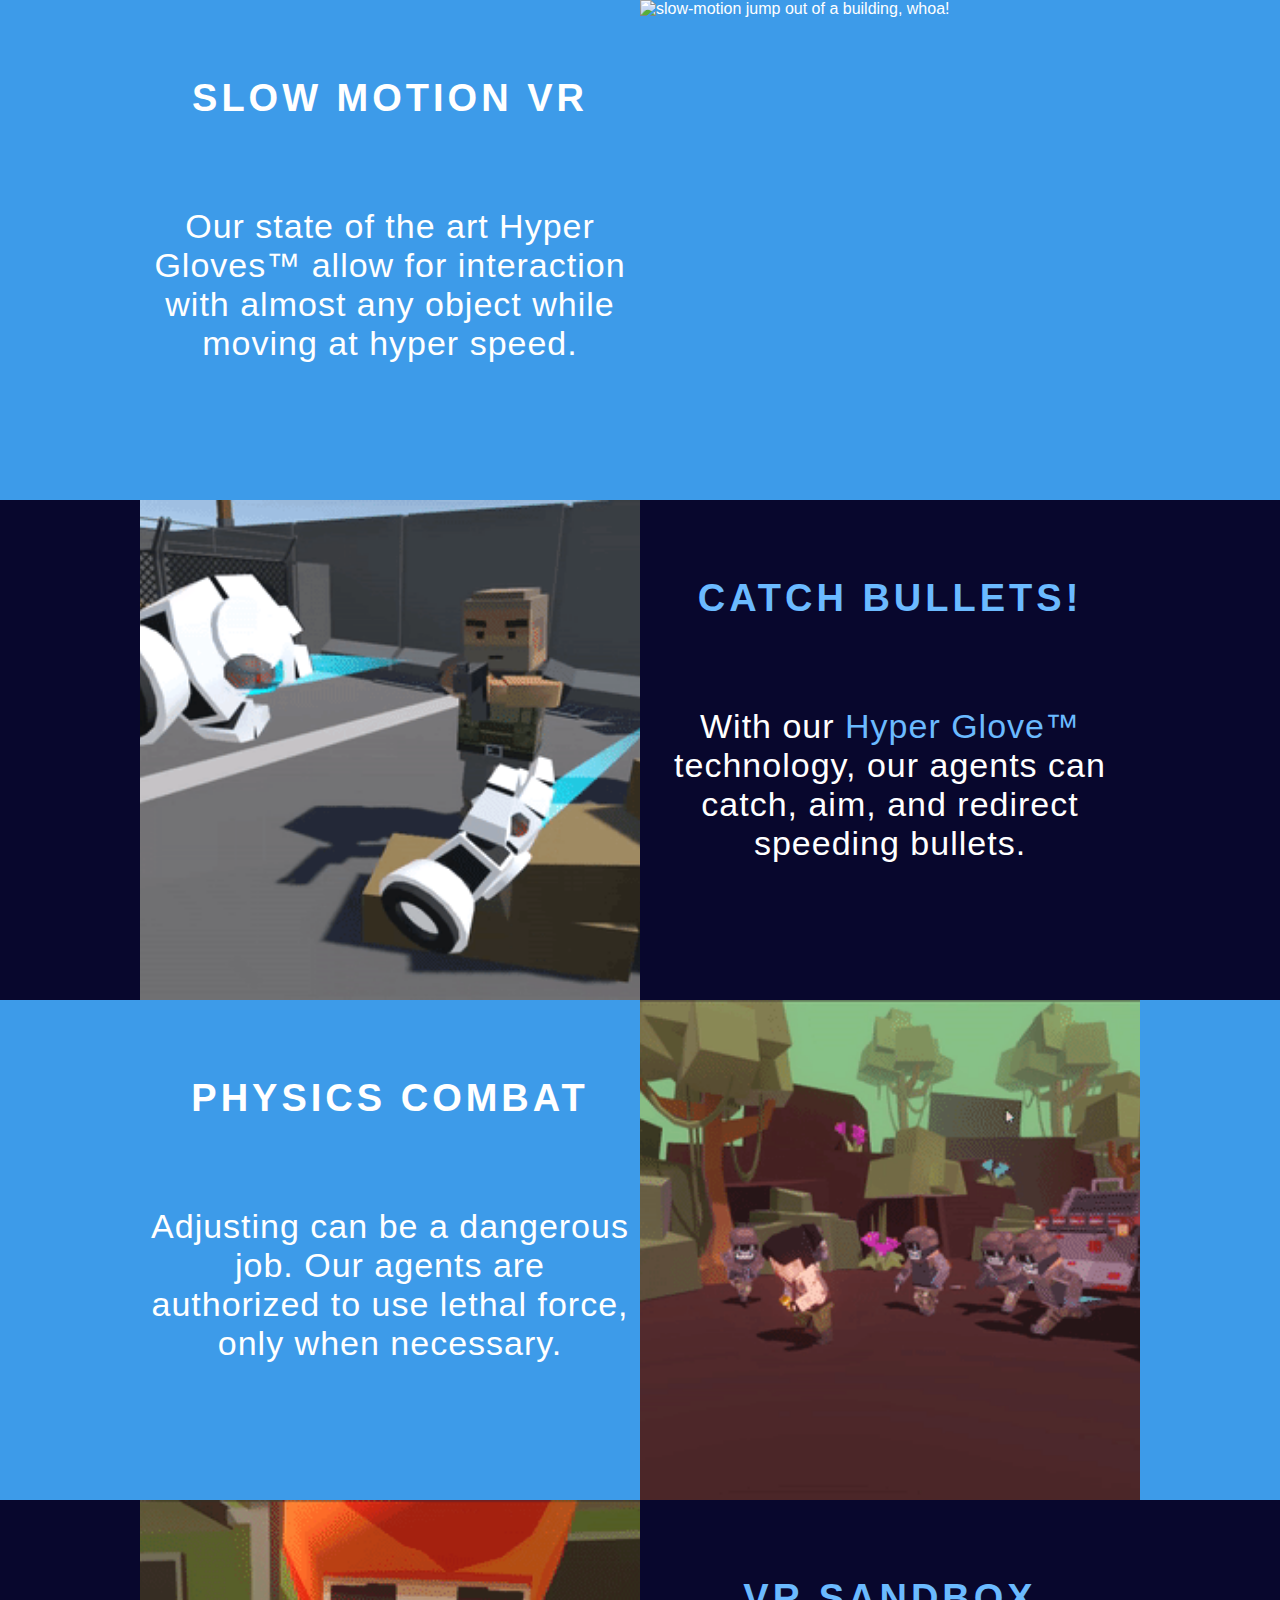
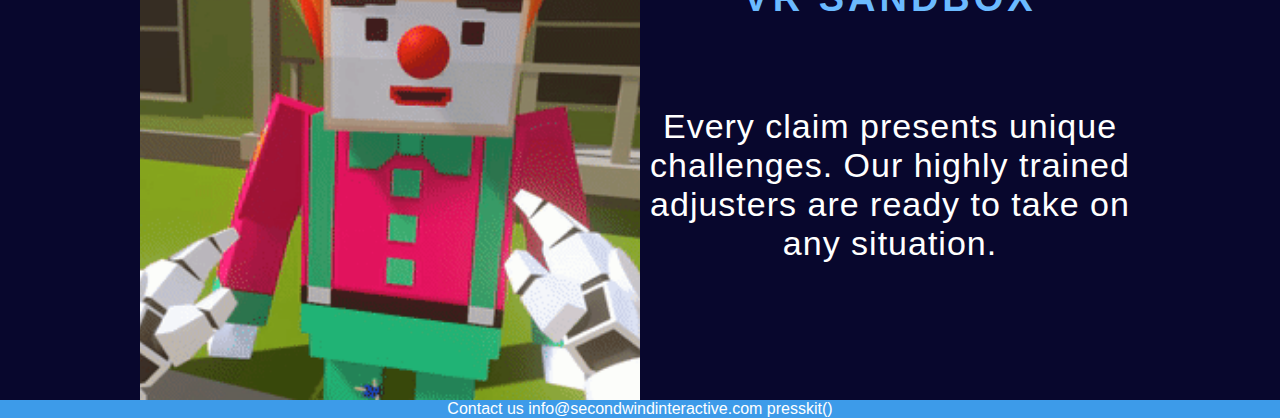
==== index.html @ 7a8b9940 "First pass at main panels" ====
<!doctype html>
<html>
<head>
  <meta charset="utf-8"/>

  <title>Just In Time Incorporated | For PSVR, Vive, and Oculus!</title>
  <link rel="canonical" href="https://www.justintimegame.com">
  <link rel="shortcut icon" type="image/png" href="assets/favicon.png">
  <meta name="description" content="Become a death prevention insurance agent in Just In Time Incorporated and grab bullets, grenades, or even a fire extinguisher to save your clients from gruesome death. With the power of hyper-glove technology, time slows down but you won’t have to! For PlayStation4 VR, Vive, and Oculus!">

  <meta property="og:title" content="Just In Time Incorporated | For PSVR, Vive, and Oculus!">
  <meta property="og:description" content="Become a death prevention insurance agent in Just In Time Incorporated and grab bullets, grenades, or even a fire extinguisher to save your clients from gruesome death. With the power of hyper-glove technology, time slows down but you won’t have to! For PlayStation4 VR, Vive, and Oculus!">
  <meta property="og:url" content="https://www.justintimegame.com">
  <meta property="og:site_name" content="justintimegame">
  <meta property="og:type" content="Website">

<style>
* {
  box-sizing: border-box;
  color: #fff;
  font-family: "Avenir Light", sans-serif;
  margin: 0;
  padding: 0;
}

main {
  display: flex;
  flex-direction: column;
}

.bar {
  display: flex;
  justify-content: center;
}

.bar.black {
  background: #08072d;
  flex-direction: row-reverse;
}

.bar.blue {
  background: #3d9be9;
}

.bar-title {
  font-size: 38px;
  font-weight: 900;
  letter-spacing: 4px;
  text-transform: uppercase;
}

.bar.black .bar-title,
.bar.black .callout {
  color: #6bbaff;
}

.caption {
  font-size: 34px;
  font-weight: 100;
  letter-spacing: 1px;
  margin-bottom: 50px;
  padding: 10px;
}

.panel {
  display: flex;
  width: 500px;
}

.preview-img {
  height: 500px;
  object-fit: cover;
  width: 500px;
}

.text-panel {
  display: flex;
  flex-direction: column;
  justify-content: space-evenly;
  text-align: center;
}
</style>
</head>
<body>
  <header>
  </header>
  <main>
    <div id="trailer">
    </div>

    <div class="bar blue">
      <div class="panel text-panel">
        <h2 class="bar-title">Slow Motion VR</h2>
        <p class="caption">Our state of the art Hyper Gloves™ allow for interaction with almost any object while moving at hyper speed.</p>
      </div>
      <div class="panel img-panel">
        <img class="preview-img" alt="slow-motion jump out of a building, whoa!" src="assets/window_jump.gif"/>
      </div>
    </div>

    <div class="bar black">
      <div class="panel text-panel">
        <h2 class="bar-title">Catch bullets!</h2>
        <p class="caption">With our <span class="callout">Hyper Glove™</span> technology, our agents can catch, aim, and redirect speeding bullets.</p>
      </div>
      <div class="panel img-panel">
        <img class="preview-img" alt="bullets to the groin, bam!" src="assets/nutshot.gif"/>
      </div>
    </div>

    <div class="bar blue">
      <div class="panel text-panel">
        <h2 class="bar-title">Physics Combat</h2>
        <p class="caption">Adjusting can be a dangerous job.  Our agents are authorized to use lethal force, only when necessary.</p>
      </div>
      <div class="panel img-panel">
        <img class="preview-img" alt="bullets to the groin, bam!" src="assets/asplode.gif"/>
      </div>
    </div>

    <div class="bar black">
      <div class="panel text-panel">
        <h2 class="bar-title">VR Sandbox</h2>
        <p class="caption">Every claim presents unique challenges.  Our highly trained adjusters are ready to take on any situation.</p>
      </div>
      <div class="panel img-panel">
        <img class="preview-img" alt="bullets to the groin, bam!" src="assets/clown.gif"/>
      </div>
    </div>

    <div class="bar blue">
      Contact us
      info@secondwindinteractive.com

      presskit()
    </div>
  </main>
  <footer>
  </footer>
</body>
</html>
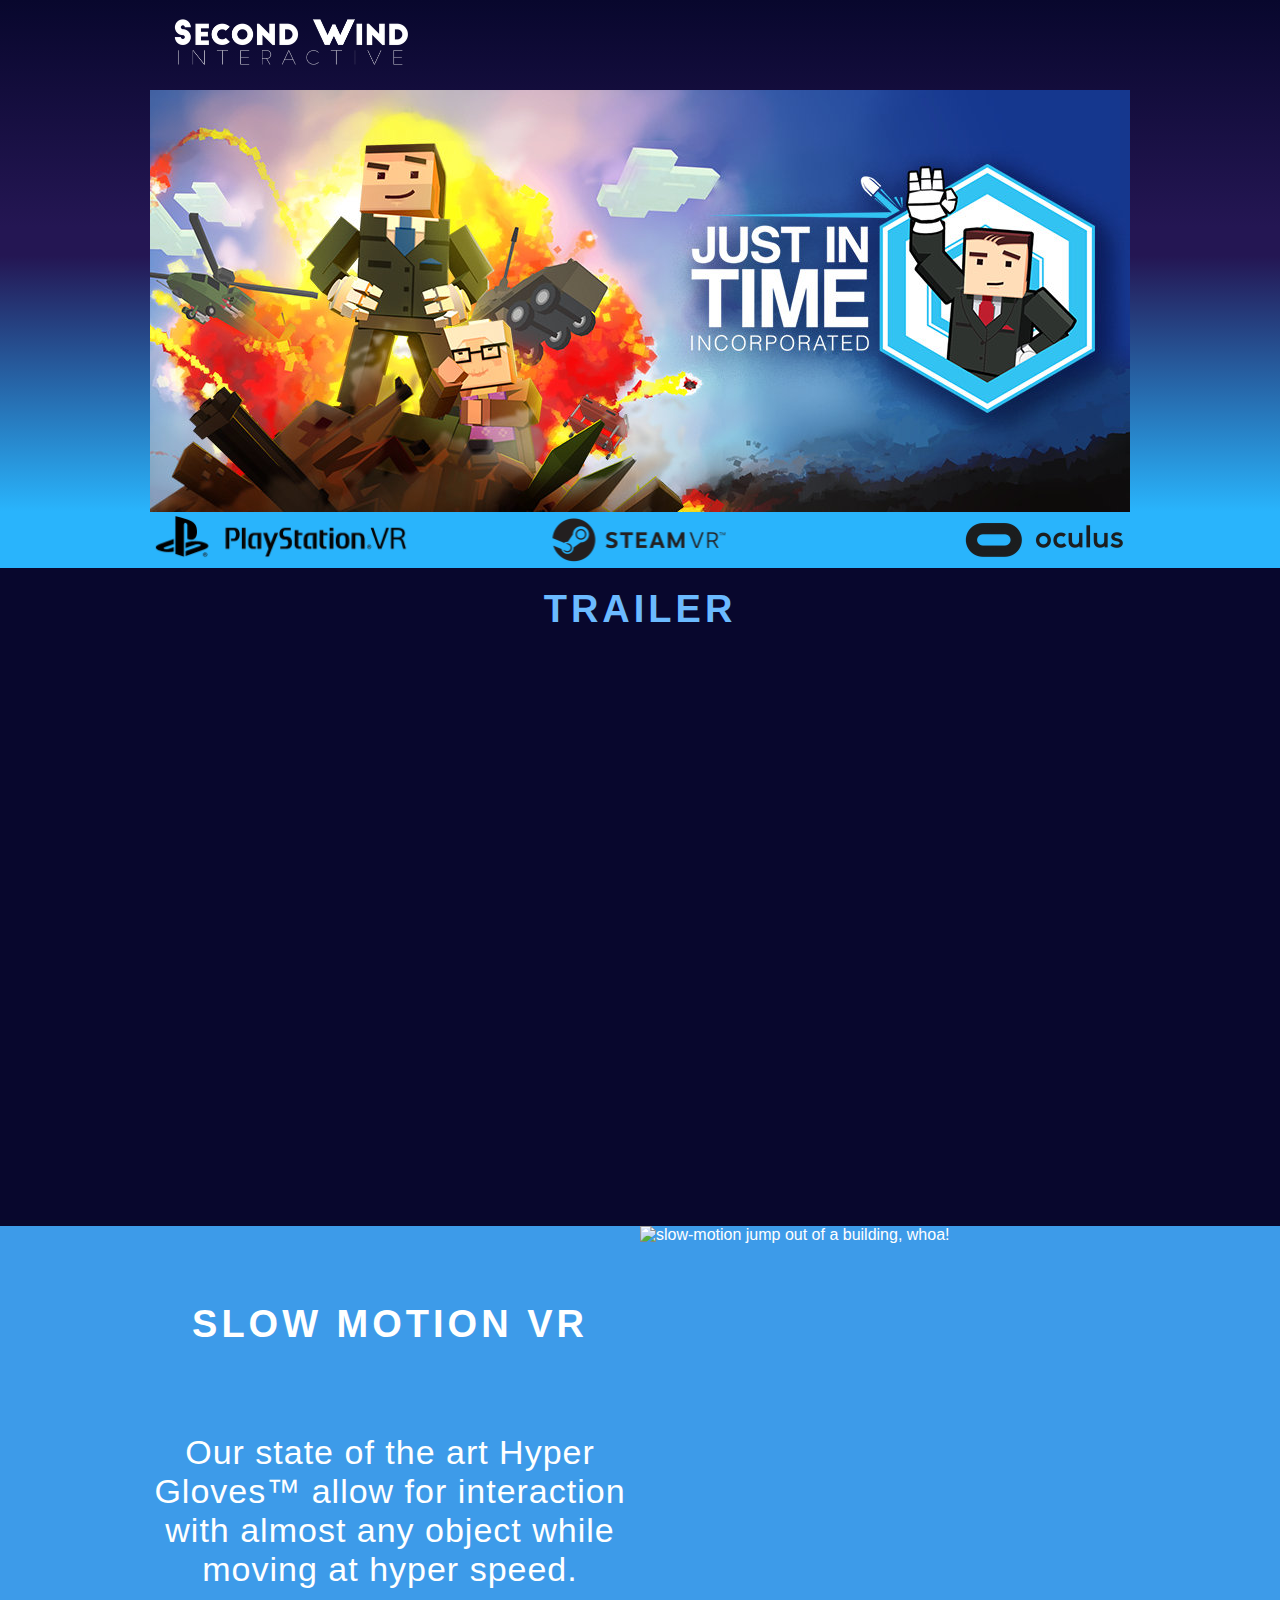
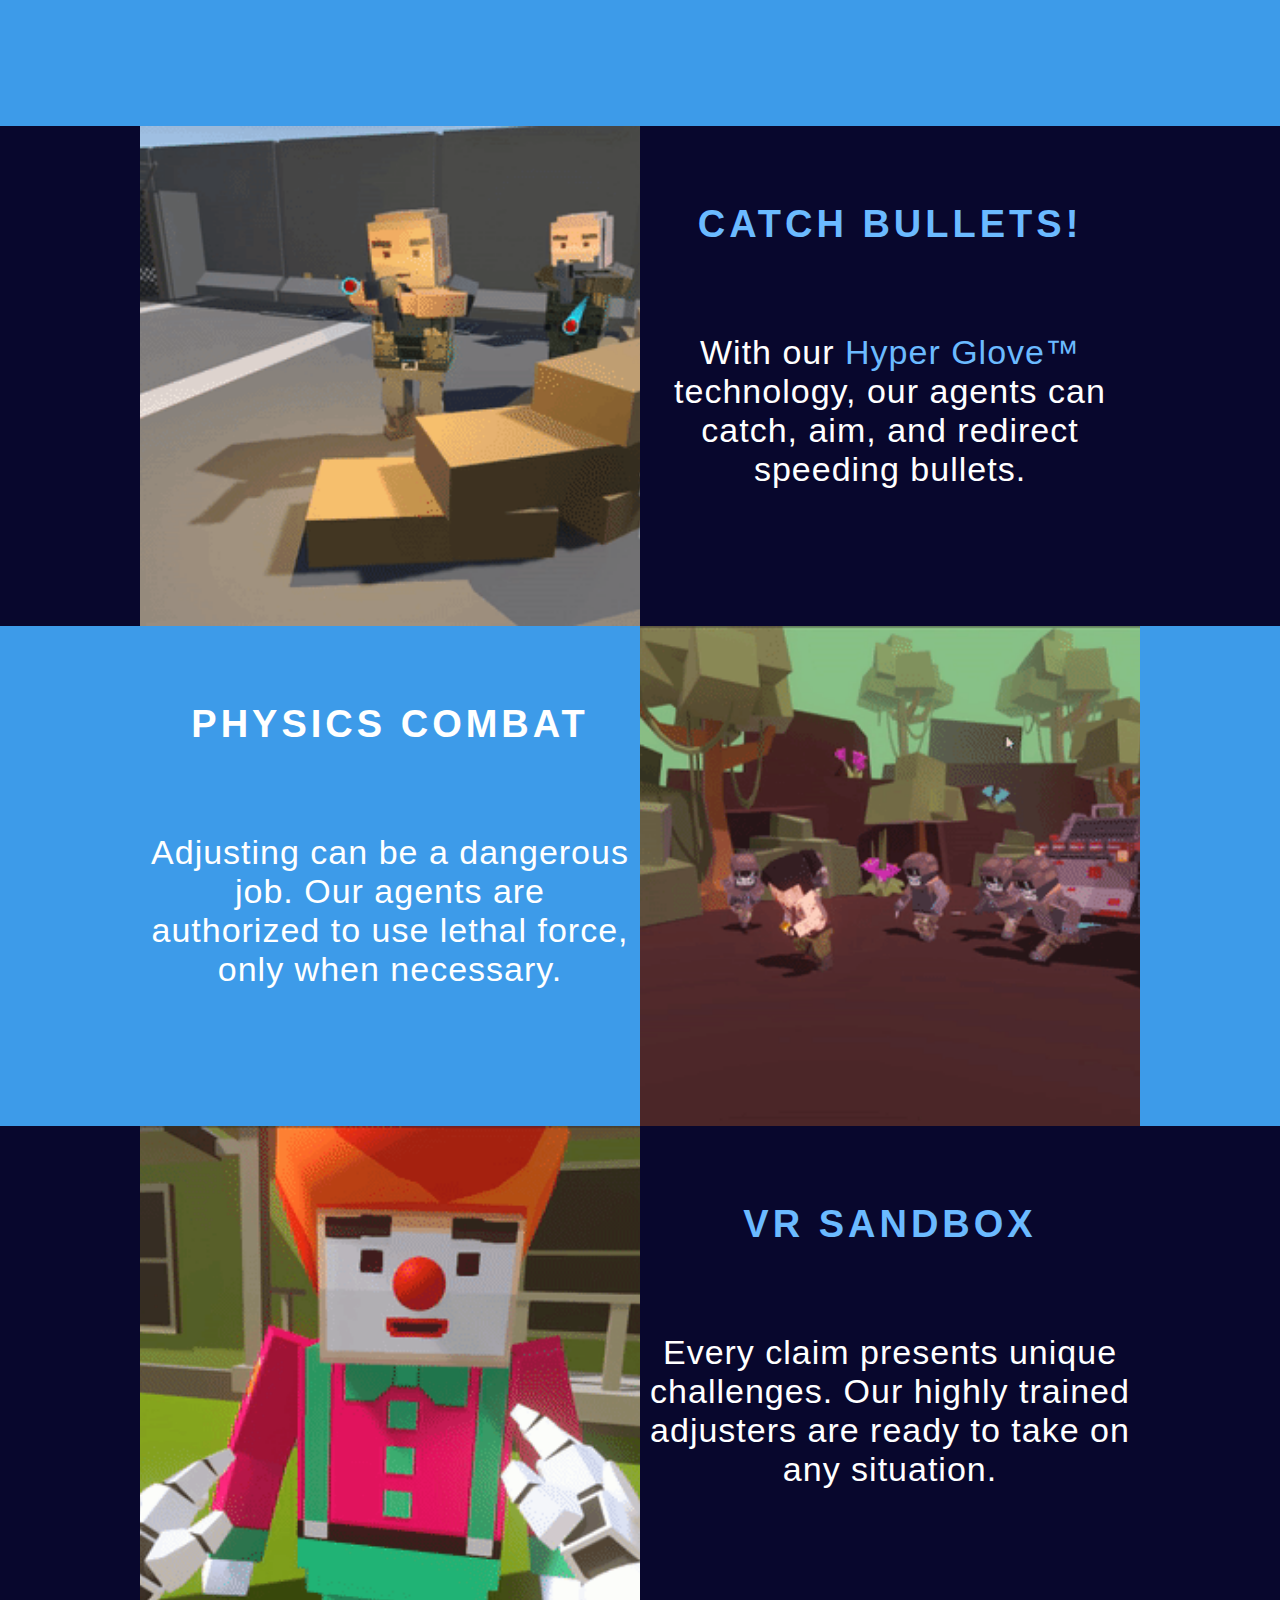
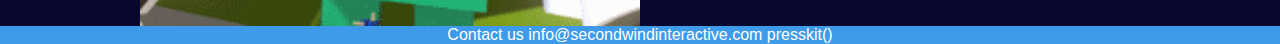
==== commit 7e474675: "First pass at header" ====
--- a/index.html
+++ b/index.html
@@ -1,91 +1,48 @@
 <!doctype html>
 <html>
 <head>
+  <title>Just In Time Incorporated | For PSVR, Vive, and Oculus!</title>
+  <link rel="canonical" href="https://www.justintimegame.com"/>
+  <link rel="shortcut icon" type="image/png" href="assets/img/favicon.png"/>
+  <link rel="stylesheet" type="text/css" href="assets/styles.css"/>
+
+  <meta name="description" content="Become a death prevention insurance agent in Just In Time Incorporated and grab bullets, grenades, or even a fire extinguisher to save your clients from gruesome death. With the power of hyper-glove technology, time slows down but you won’t have to! For PlayStation4 VR, Vive, and Oculus!"/>
   <meta charset="utf-8"/>
 
-  <title>Just In Time Incorporated | For PSVR, Vive, and Oculus!</title>
-  <link rel="canonical" href="https://www.justintimegame.com">
-  <link rel="shortcut icon" type="image/png" href="assets/favicon.png">
-  <meta name="description" content="Become a death prevention insurance agent in Just In Time Incorporated and grab bullets, grenades, or even a fire extinguisher to save your clients from gruesome death. With the power of hyper-glove technology, time slows down but you won’t have to! For PlayStation4 VR, Vive, and Oculus!">
+  <meta property="og:title" content="Just In Time Incorporated | For PSVR, Vive, and Oculus!"/>
+  <meta property="og:description" content="Become a death prevention insurance agent in Just In Time Incorporated and grab bullets, grenades, or even a fire extinguisher to save your clients from gruesome death. With the power of hyper-glove technology, time slows down but you won’t have to! For PlayStation4 VR, Vive, and Oculus!"/>
+  <meta property="og:url" content="https://www.justintimegame.com"/>
+  <meta property="og:site_name" content="justintimegame"/>
+  <meta property="og:type" content="Website"/>
+</head>
 
-  <meta property="og:title" content="Just In Time Incorporated | For PSVR, Vive, and Oculus!">
-  <meta property="og:description" content="Become a death prevention insurance agent in Just In Time Incorporated and grab bullets, grenades, or even a fire extinguisher to save your clients from gruesome death. With the power of hyper-glove technology, time slows down but you won’t have to! For PlayStation4 VR, Vive, and Oculus!">
-  <meta property="og:url" content="https://www.justintimegame.com">
-  <meta property="og:site_name" content="justintimegame">
-  <meta property="og:type" content="Website">
-
-<style>
-* {
-  box-sizing: border-box;
-  color: #fff;
-  font-family: "Avenir Light", sans-serif;
-  margin: 0;
-  padding: 0;
-}
-
-main {
-  display: flex;
-  flex-direction: column;
-}
-
-.bar {
-  display: flex;
-  justify-content: center;
-}
-
-.bar.black {
-  background: #08072d;
-  flex-direction: row-reverse;
-}
-
-.bar.blue {
-  background: #3d9be9;
-}
-
-.bar-title {
-  font-size: 38px;
-  font-weight: 900;
-  letter-spacing: 4px;
-  text-transform: uppercase;
-}
-
-.bar.black .bar-title,
-.bar.black .callout {
-  color: #6bbaff;
-}
-
-.caption {
-  font-size: 34px;
-  font-weight: 100;
-  letter-spacing: 1px;
-  margin-bottom: 50px;
-  padding: 10px;
-}
-
-.panel {
-  display: flex;
-  width: 500px;
-}
-
-.preview-img {
-  height: 500px;
-  object-fit: cover;
-  width: 500px;
-}
-
-.text-panel {
-  display: flex;
-  flex-direction: column;
-  justify-content: space-evenly;
-  text-align: center;
-}
-</style>
-</head>
 <body>
   <header>
+    <div class="header-column">
+      <a class="logo-link" href="https://www.secondwindinteractive.com/" target="_blank">
+        <img class="header-logo-img" alt="Second Wind Interactive" src="assets/img/second-wind.png"/>
+      </a>
+
+      <img class="header-banner-img" alt="Just In Time Incorporated | For PSVR, Vive, and Oculus!" src="assets/img/header_image.jpg"/>
+
+      <div class="vendor-logos">
+        <a class="vendor-link" href="https://www.playstation.com/en-us/games/just-in-time-incorporated-ps4/" target="_blank">
+          <img class="vendor-logo playstation" alt="Playstation VR" src="assets/img/playstation.png"/>
+        </a>
+        <a class="vendor-link" href="http://store.steampowered.com/app/592030/Just_In_Time_Incorporated/" target="_blank">
+          <img class="vendor-logo" alt="Steam VR" src="assets/img/steam.png"/>
+        </a>
+        <a class="vendor-link" href="https://www.oculus.com/experiences/rift/1429983913766649/" target="_blank">
+          <img class="vendor-logo" alt="Oculus" src="assets/img/oculus.png"/>
+        </a>
+      </div>
+    </div>
   </header>
+
   <main>
-    <div id="trailer">
+    <div class="trailer bar black">
+      <h2 class="bar-title">Trailer</h2>
+      <iframe class="trailer-video" allowfullscreen="" title="External Vimeo" aria-label="External Vimeo" src="//player.vimeo.com/video/264128148?autoplay=false&amp;loop=false&amp;byline=false&amp;portrait=false&amp;title=false" width="100%" height="100%" frameborder="0"></iframe>
     </div>
 
     <div class="bar blue">
@@ -94,7 +51,7 @@
         <p class="caption">Our state of the art Hyper Gloves™ allow for interaction with almost any object while moving at hyper speed.</p>
       </div>
       <div class="panel img-panel">
-        <img class="preview-img" alt="slow-motion jump out of a building, whoa!" src="assets/window_jump.gif"/>
+        <img class="preview-img" alt="slow-motion jump out of a building, whoa!" src="assets/img/window_jump.gif"/>
       </div>
     </div>
 
@@ -104,7 +61,7 @@
         <p class="caption">With our <span class="callout">Hyper Glove™</span> technology, our agents can catch, aim, and redirect speeding bullets.</p>
       </div>
       <div class="panel img-panel">
-        <img class="preview-img" alt="bullets to the groin, bam!" src="assets/nutshot.gif"/>
+        <img class="preview-img" alt="bullets to the groin, bam!" src="assets/img/nutshot.gif"/>
       </div>
     </div>
 
@@ -114,7 +71,7 @@
         <p class="caption">Adjusting can be a dangerous job.  Our agents are authorized to use lethal force, only when necessary.</p>
       </div>
       <div class="panel img-panel">
-        <img class="preview-img" alt="bullets to the groin, bam!" src="assets/asplode.gif"/>
+        <img class="preview-img" alt="bullets to the groin, bam!" src="assets/img/asplode.gif"/>
       </div>
     </div>
 
@@ -124,7 +81,7 @@
         <p class="caption">Every claim presents unique challenges.  Our highly trained adjusters are ready to take on any situation.</p>
       </div>
       <div class="panel img-panel">
-        <img class="preview-img" alt="bullets to the groin, bam!" src="assets/clown.gif"/>
+        <img class="preview-img" alt="bullets to the groin, bam!" src="assets/img/clown.gif"/>
       </div>
     </div>
 
@@ -135,6 +92,7 @@
       presskit()
     </div>
   </main>
+
   <footer>
   </footer>
 </body>
--- a/assets/styles.css
+++ b/assets/styles.css
@@ -0,0 +1,129 @@
+* {
+  box-sizing: border-box;
+  color: #fff;
+  font-family: "Avenir Light", sans-serif;
+  margin: 0;
+  padding: 0;
+}
+
+/**
+ * Header
+ */
+
+header {
+  background: linear-gradient(#08072d, #241653 40%, #241653 45%,  #29b4fc 90%);
+}
+
+.header-column {
+  margin: 0 auto;
+  width: 980px;
+}
+
+.logo-link {
+  display: inline-block;
+  padding: 15px;
+}
+
+.header-logo-img {
+  width: 250px;
+}
+
+.vendor-logos {
+  display: flex;
+  justify-content: space-between;
+}
+
+.vendor-link:nth-child(2) {
+  transform: translatex(-23%);
+}
+
+.vendor-logo {
+  height: 48px;
+}
+
+.vendor-logo.playstation {
+  height: 44px;
+}
+
+.header-banner-img {
+  height: 422px;
+  object-fit: cover;
+  object-position: 50% 50%;
+  width: 980px;
+}
+
+/**
+ * Main
+ */
+
+main {
+  display: flex;
+  flex-direction: column;
+}
+
+.bar.black.trailer {
+  align-items: center;
+  flex-direction: column;
+  padding: 20px;
+}
+
+.trailer-video {
+  height: 555px;
+  margin-bottom: 20px;
+}
+
+.bar {
+  display: flex;
+  justify-content: center;
+}
+
+.bar.black {
+  background: #08072d;
+  flex-direction: row-reverse;
+}
+
+.bar.blue {
+  background: #3d9be9;
+}
+
+.bar-title {
+  font-size: 38px;
+  font-weight: 900;
+  letter-spacing: 4px;
+  text-transform: uppercase;
+}
+
+.bar.black .bar-title,
+.bar.black .callout {
+  color: #6bbaff;
+}
+
+.caption {
+  font-size: 34px;
+  font-weight: 100;
+  letter-spacing: 1px;
+  margin-bottom: 50px;
+  padding: 10px;
+}
+
+.panel {
+  display: flex;
+  width: 500px;
+}
+
+.preview-img {
+  height: 500px;
+  object-fit: cover;
+  width: 500px;
+}
+
+.text-panel {
+  display: flex;
+  flex-direction: column;
+  justify-content: space-evenly;
+  text-align: center;
+}
+
+/**
+ * Footer
+ */
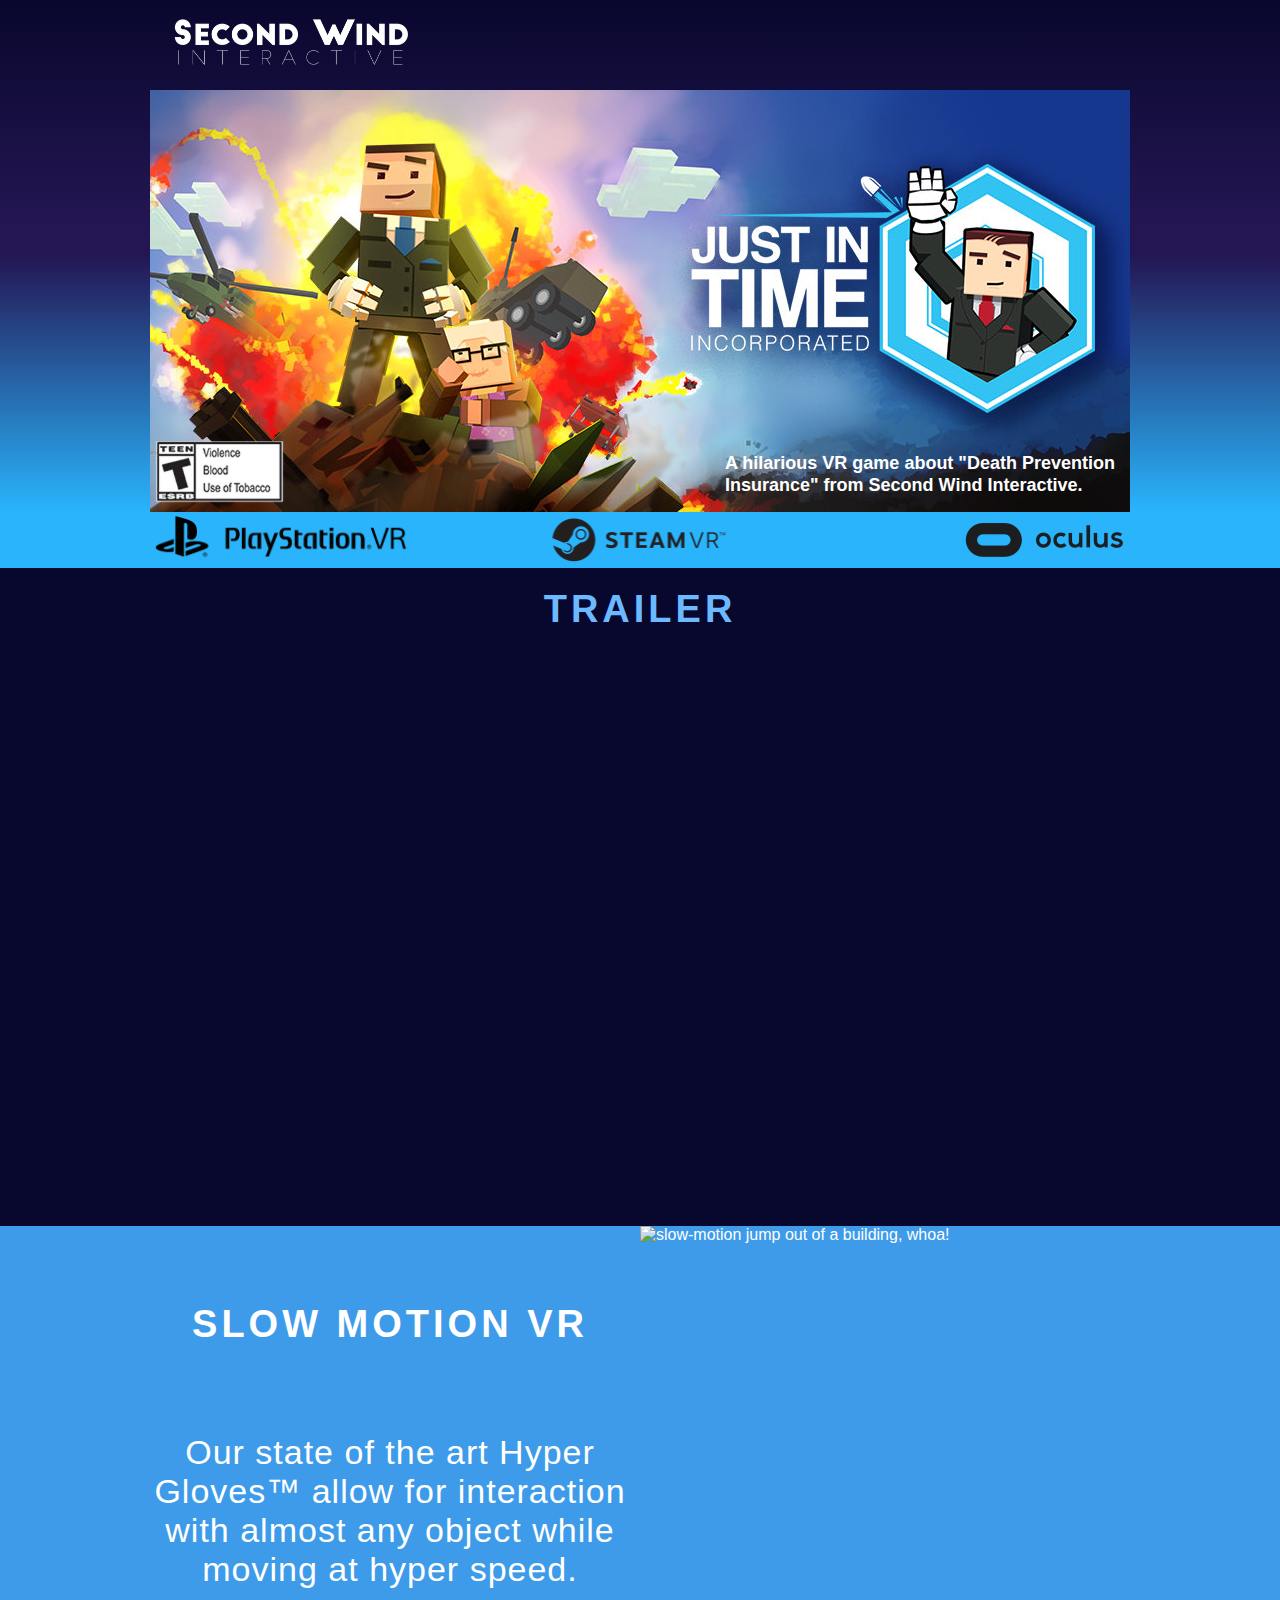
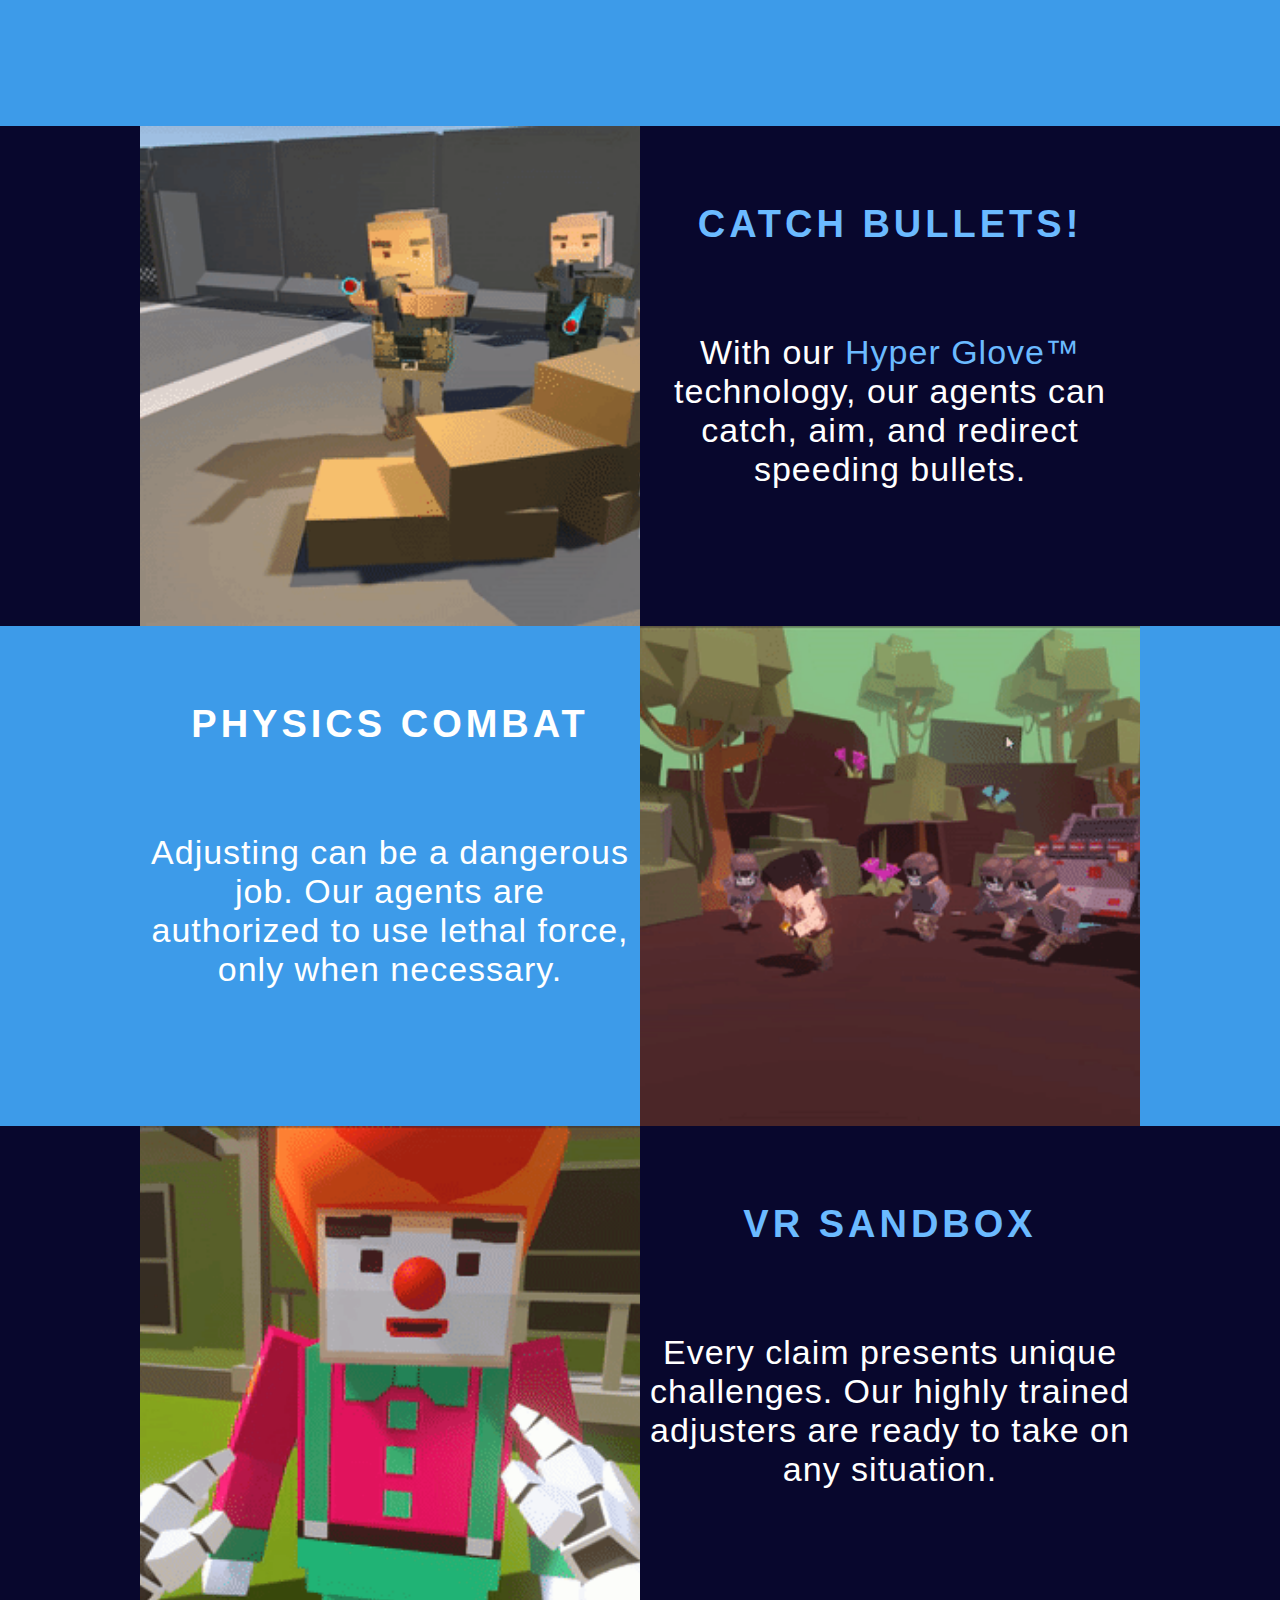
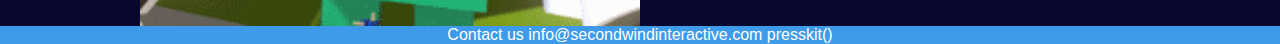
==== commit 69b10387: "Finish header" ====
--- a/index.html
+++ b/index.html
@@ -23,7 +23,11 @@
         <img class="header-logo-img" alt="Second Wind Interactive" src="assets/img/second-wind.png"/>
       </a>
 
-      <img class="header-banner-img" alt="Just In Time Incorporated | For PSVR, Vive, and Oculus!" src="assets/img/header_image.jpg"/>
+      <div class="header-banner">
+        <img class="header-banner-img" alt="Just In Time Incorporated | For PSVR, Vive, and Oculus!" src="assets/img/header_image.jpg"/>
+        <img class="header-banner-rating" alt="Rated Teen" src="assets/img/esrb_rating.png"/>
+        <p class="header-caption">A hilarious VR game about "Death Prevention Insurance" from Second Wind Interactive.</p>
+      </div>
 
       <div class="vendor-logos">
         <a class="vendor-link" href="https://www.playstation.com/en-us/games/just-in-time-incorporated-ps4/" target="_blank">
--- a/assets/styles.css
+++ b/assets/styles.css
@@ -45,11 +45,35 @@
   height: 44px;
 }
 
+.header-banner {
+    position: relative;
+}
+
 .header-banner-img {
   height: 422px;
   object-fit: cover;
   object-position: 50% 50%;
   width: 980px;
+}
+
+.header-banner-rating {
+    bottom: 10px;
+    height: 68px;
+    left: 4px;
+    object-fit: cover;
+    object-position: 50% 50%;
+    position: absolute;
+    width: 131px;
+}
+
+.header-caption {
+    bottom: 20px;
+    font-size: 18px;
+    font-weight: bold;
+    line-height: 1.2em;
+    position: absolute;
+    right: 5px;
+    width: 400px;
 }
 
 /**
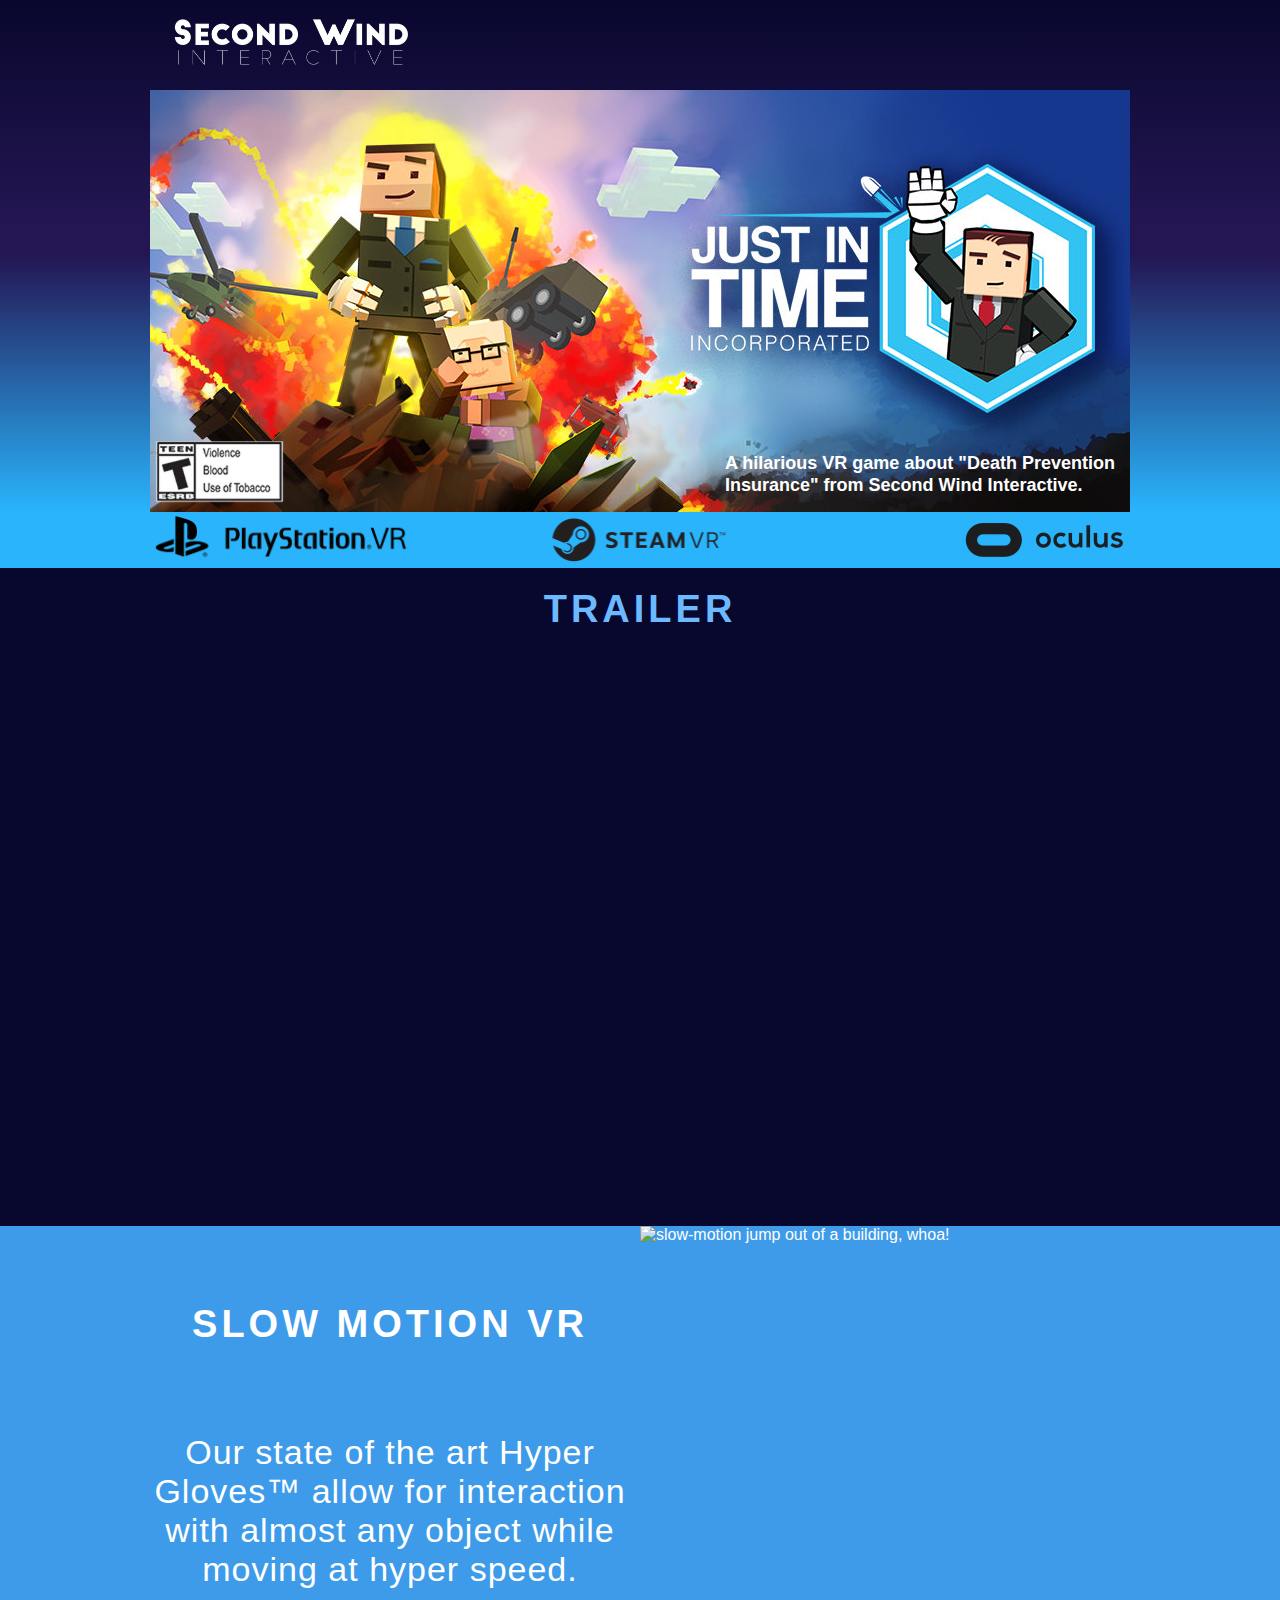
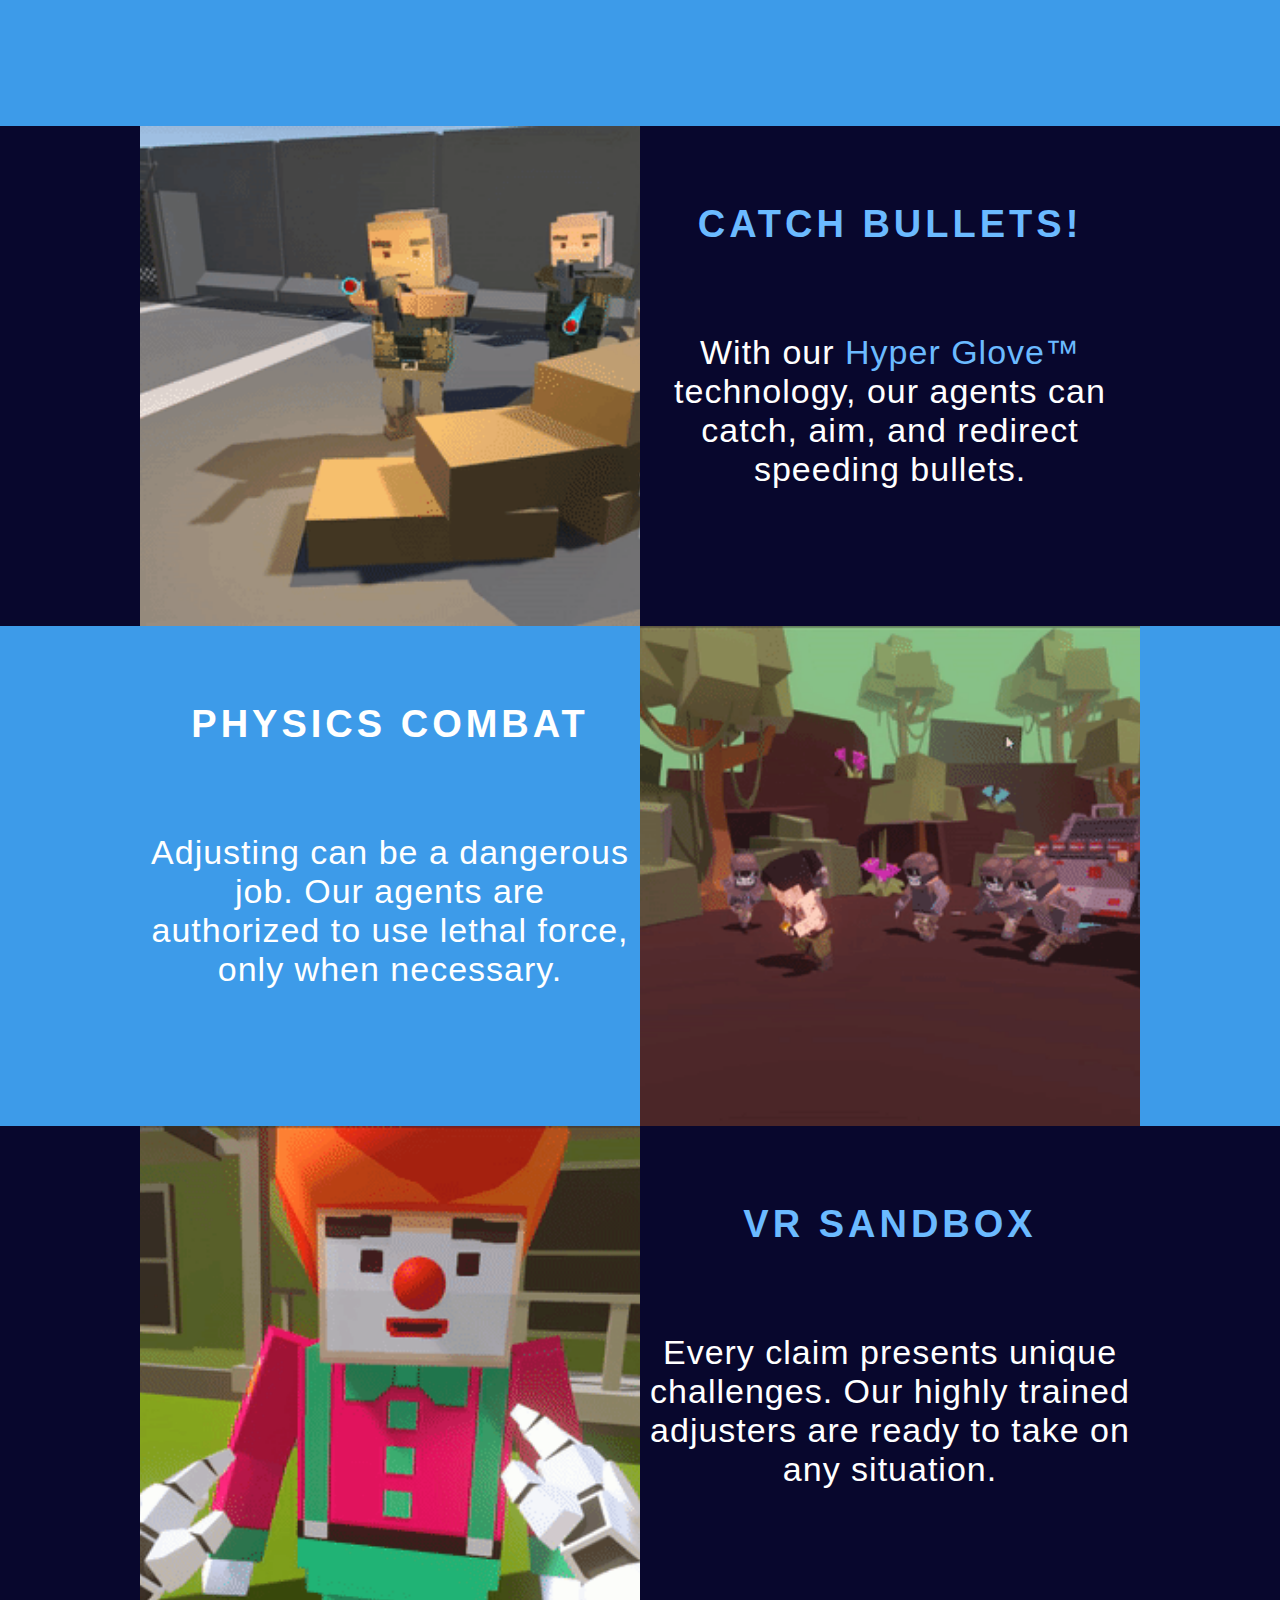
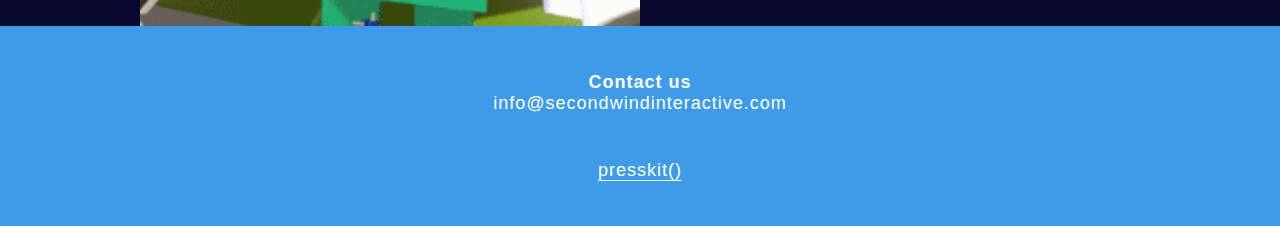
==== commit 77785839: "Add links at bottom" ====
--- a/index.html
+++ b/index.html
@@ -89,11 +89,13 @@
       </div>
     </div>
 
-    <div class="bar blue">
-      Contact us
-      info@secondwindinteractive.com
+    <div class="bar blue contact">
+      <p class="contact-us">
+        <strong>Contact us</strong><br/>
+        <a class="contact-email" href="mailto:info@secondwindinteractive.com" target="_self">info@secondwindinteractive.com</a>
+      </p>
 
-      presskit()
+      <p><a class="presskit" href="presskit">presskit()</a></p>
     </div>
   </main>
 
--- a/assets/styles.css
+++ b/assets/styles.css
@@ -148,6 +148,32 @@
   text-align: center;
 }
 
+.bar.blue.contact {
+  flex-direction: column;
+  font-size: 18px;
+  height: 200px;
+  justify-content: space-evenly;
+  letter-spacing: 1px;
+  text-align: center;
+}
+
+.contact-email {
+  border-bottom: 1px solid;
+  border-color: #3d9be9;
+  text-decoration: none;
+  transition:  border-color 0.15s;
+}
+
+.contact-email:hover {
+  border-color: #fff;
+  transition:  border-color 0.15s;
+}
+
+.presskit {
+  border-bottom: 1px solid #fff;
+  text-decoration: none;
+}
+
 /**
  * Footer
  */
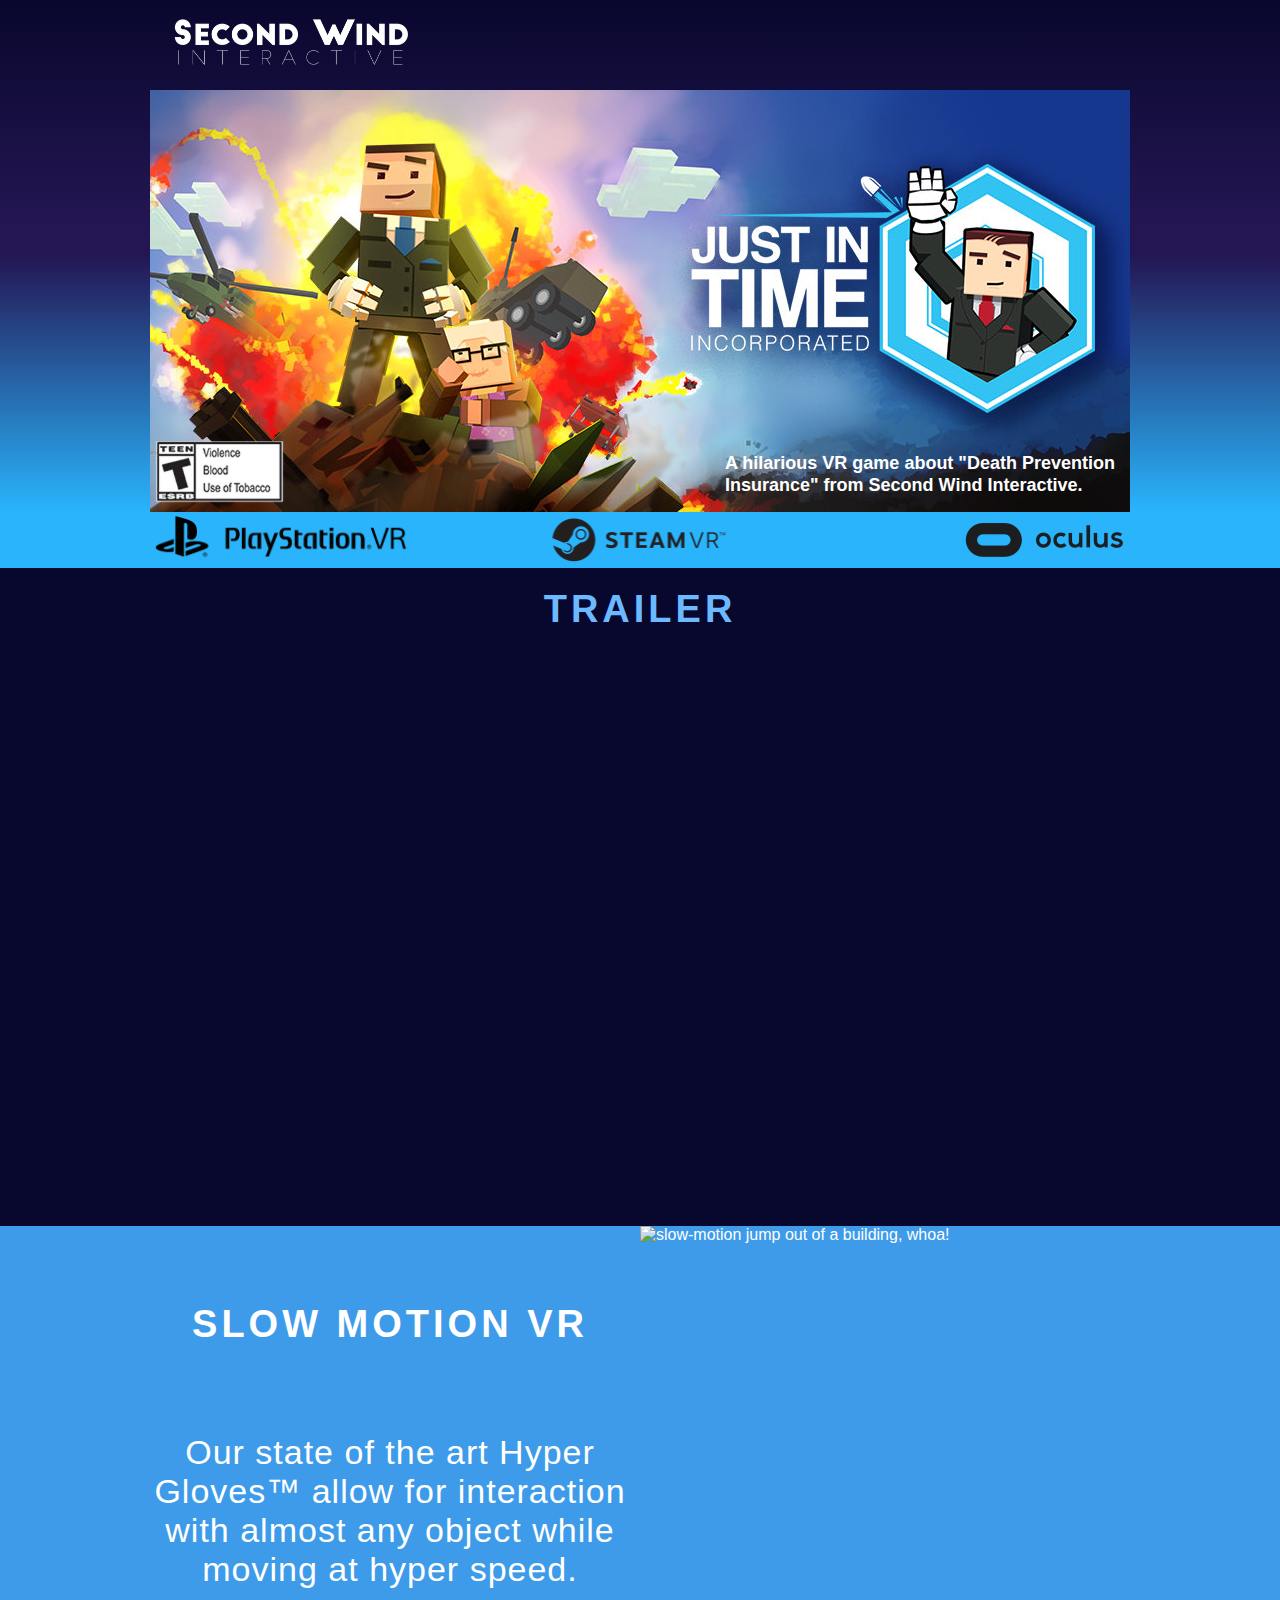
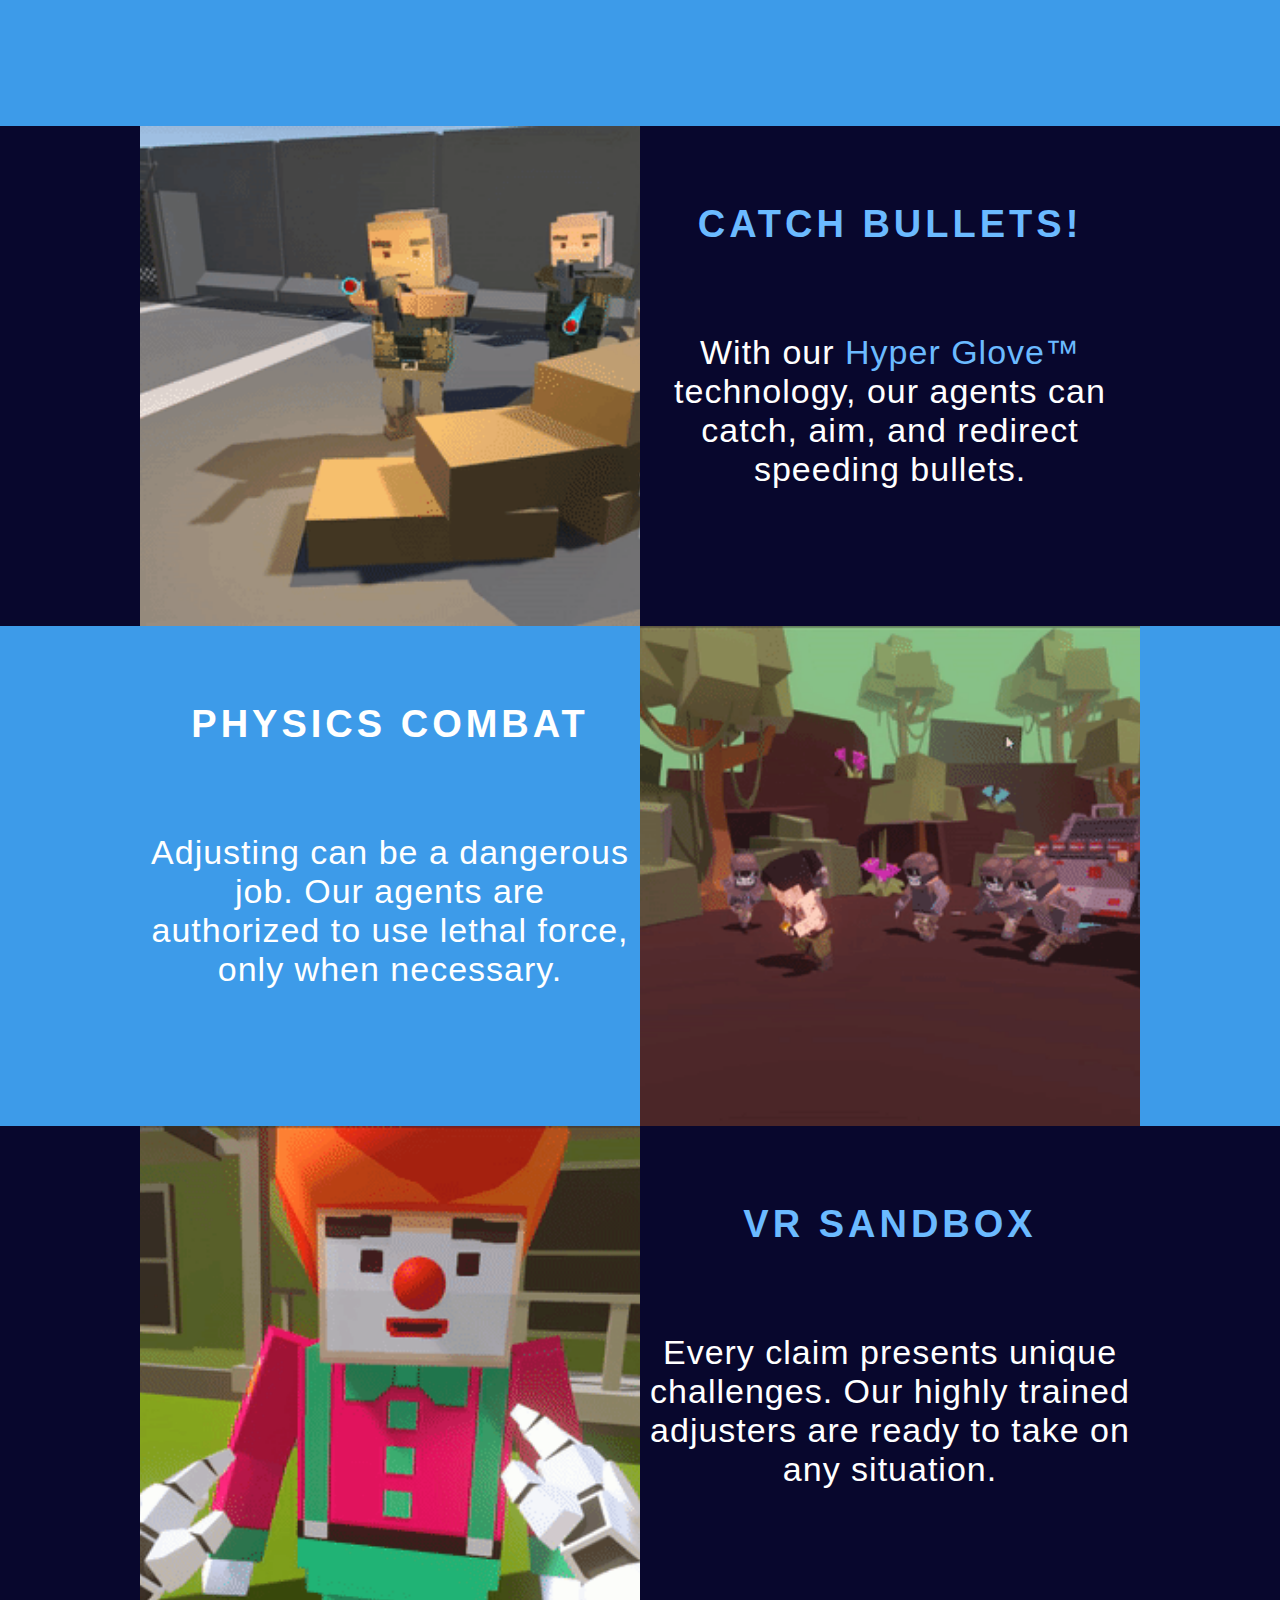
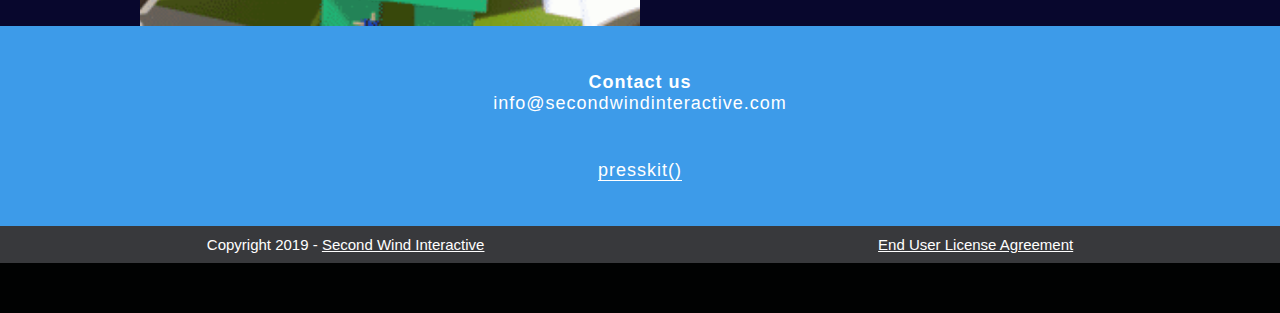
==== commit 27b3985a: "Add footer" ====
--- a/index.html
+++ b/index.html
@@ -100,6 +100,18 @@
   </main>
 
   <footer>
+    <div class="footer-links">
+      <p>
+        Copyright 2019 -
+        <a href="https://www.secondwindinteractive.com/" target="_blank">Second Wind Interactive</a>
+      </p>
+
+      <p>
+        <a href="license" target="_blank">End User License Agreement</a>
+      </p>
+    </div>
+    <div class="footer-buffer">
+    </div>
   </footer>
 </body>
 </html>
--- a/assets/styles.css
+++ b/assets/styles.css
@@ -177,3 +177,19 @@
 /**
  * Footer
  */
+
+footer {
+}
+
+.footer-links {
+  background: #38393c;
+  display: flex;
+  font-size: 15px;
+  justify-content: space-around;
+  padding: 10px;
+}
+
+.footer-buffer {
+  background: #010202;
+  height: 50px;
+}
